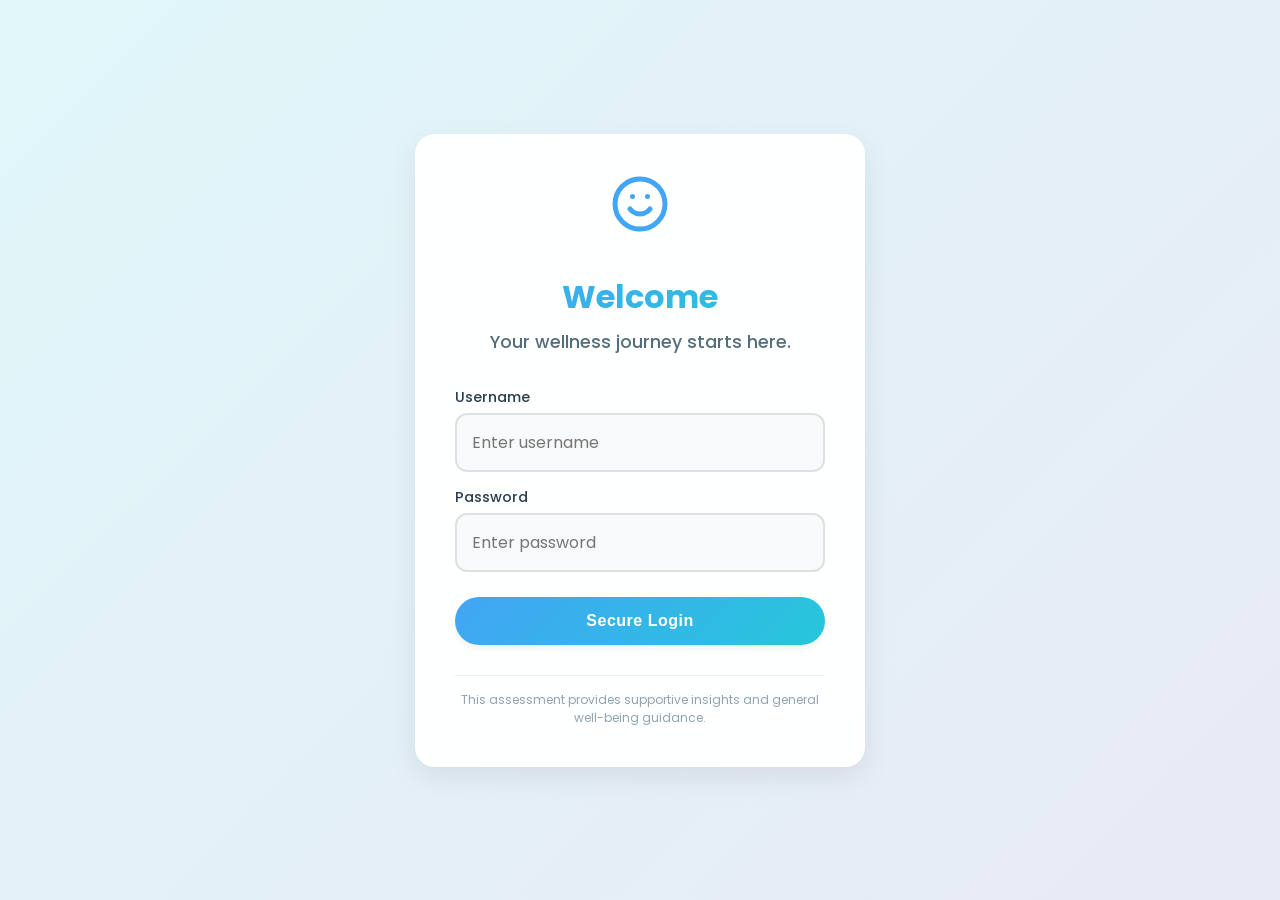
==== Frontend/index.html @ d160d85a "Initial commit - Early Depression Detection Portal" ====
<!DOCTYPE html>
<html lang="en">

<head>
    <meta charset="UTF-8">
    <meta name="viewport" content="width=device-width, initial-scale=1.0">
    <title>Login - Early Depression Detection</title>
    <link rel="stylesheet" href="style.css">
</head>

<body>
    <div class="container"
        style="max-width: 450px; text-align: center; display: flex; flex-direction: column; justify-content: center;">

        <div style="margin-bottom: 2rem;">
            <!-- Simple SVG Icon for logo feel -->
            <svg width="60" height="60" viewBox="0 0 24 24" fill="none" xmlns="http://www.w3.org/2000/svg">
                <circle cx="12" cy="12" r="10" stroke="#42a5f5" stroke-width="2" />
                <path d="M8 14C8 14 9.5 16 12 16C14.5 16 16 14 16 14" stroke="#42a5f5" stroke-width="2"
                    stroke-linecap="round" />
                <circle cx="9" cy="9" r="1" fill="#42a5f5" />
                <circle cx="15" cy="9" r="1" fill="#42a5f5" />
            </svg>
        </div>

        <h1>Welcome</h1>
        <h2>Your wellness journey starts here.</h2>

        <form id="loginForm" style="text-align: left;">
            <div style="margin-bottom: 15px;">
                <label style="display:block; margin-bottom:5px; font-weight:500; font-size:0.9rem;">Username</label>
                <input type="text" id="username" placeholder="Enter username" required>
            </div>

            <div style="margin-bottom: 25px;">
                <label style="display:block; margin-bottom:5px; font-weight:500; font-size:0.9rem;">Password</label>
                <input type="password" id="password" placeholder="Enter password" required>
            </div>

            <button type="submit">Secure Login</button>
        </form>

        <div id="errorMsg" class="hidden"
            style="color: #ef5350; margin-top: 15px; font-size: 0.9rem; background: #ffebee; padding: 10px; border-radius: 8px;">
            Invalid credentials.
        </div>



        <div class="disclaimer">
            This assessment provides supportive insights and general well-being guidance.
        </div>
    </div>
    <script src="login.js"></script>
</body>

</html>
---- Frontend/style.css ----
@import url('https://fonts.googleapis.com/css2?family=Poppins:wght@300;400;500;600;700&display=swap');

:root {
    /* Calm Blue/Green Gradient Palette */
    --gradient-bg: linear-gradient(135deg, #e0f7fa 0%, #e8eaf6 100%);
    --gradient-primary: linear-gradient(135deg, #42a5f5 0%, #26c6da 100%);
    --gradient-hover: linear-gradient(135deg, #2196f3 0%, #00bcd4 100%);

    --text-dark: #2c3e50;
    --text-light: #546e7a;
    --white: #ffffff;

    --shadow-sm: 0 4px 6px rgba(0, 0, 0, 0.05);
    --shadow-card: 0 10px 30px rgba(0, 0, 0, 0.08);
    --shadow-float: 0 15px 35px rgba(66, 165, 245, 0.2);

    --radius-l: 20px;
    --radius-m: 12px;

    --transition-fast: 0.3s ease;
    --transition-bounce: 0.5s cubic-bezier(0.68, -0.55, 0.27, 1.55);
}

* {
    box-sizing: border-box;
    margin: 0;
    padding: 0;
}

body {
    font-family: 'Poppins', sans-serif;
    background: var(--gradient-bg);
    color: var(--text-dark);
    min-height: 100vh;
    display: flex;
    justify-content: center;
    align-items: center;
    padding: 20px;
    overflow-x: hidden;
}

/* --- Container & Cards --- */
.container {
    background: rgba(255, 255, 255, 0.95);
    backdrop-filter: blur(10px);
    border-radius: var(--radius-l);
    box-shadow: var(--shadow-card);
    width: 100%;
    max-width: 800px;
    /* Wider for dashboard feel */
    min-height: 600px;
    padding: 40px;
    position: relative;
    overflow: hidden;
    animation: fadeIn 0.8s ease-out;
}

/* --- Typography --- */
h1 {
    font-weight: 700;
    color: var(--text-dark);
    margin-bottom: 0.5rem;
    font-size: 2rem;
    background: var(--gradient-primary);
    -webkit-background-clip: text;
    background-clip: text;
    -webkit-text-fill-color: transparent;
}

h2 {
    font-weight: 500;
    color: var(--text-light);
    font-size: 1.1rem;
    margin-bottom: 2rem;
}

/* --- Inputs --- */
input[type="text"],
input[type="password"],
input[type="number"],
textarea,
select {
    width: 100%;
    padding: 15px;
    border: 2px solid #e0e0e0;
    border-radius: var(--radius-m);
    font-size: 1rem;
    font-family: inherit;
    transition: var(--transition-fast);
    background: #f8f9fa;
}

input:focus,
textarea:focus,
select:focus {
    border-color: #42a5f5;
    background: #fff;
    outline: none;
    box-shadow: 0 0 0 4px rgba(66, 165, 245, 0.1);
}

/* --- Buttons --- */
button {
    background: var(--gradient-primary);
    color: white;
    padding: 15px 30px;
    border: none;
    border-radius: 50px;
    font-weight: 600;
    font-size: 1rem;
    cursor: pointer;
    transition: var(--transition-fast);
    box-shadow: var(--shadow-sm);
    letter-spacing: 0.5px;
    width: 100%;
}

button:hover {
    background: var(--gradient-hover);
    transform: translateY(-2px);
    box-shadow: var(--shadow-float);
}

button:disabled {
    opacity: 0.7;
    cursor: not-allowed;
    transform: none;
}

button.secondary {
    background: #fff;
    color: var(--text-light);
    border: 2px solid #e0e0e0;
}

button.secondary:hover {
    background: #f5f5f5;
    color: var(--text-dark);
}

/* --- Steps / Progress Bar --- */
.progress-container {
    width: 100%;
    background: #e0e0e0;
    height: 8px;
    border-radius: 10px;
    margin-bottom: 30px;
    overflow: hidden;
}

.progress-bar {
    height: 100%;
    background: var(--gradient-primary);
    width: 0%;
    transition: width 0.5s ease;
}

.step {
    display: none;
    /* Hidden by default */
    animation: slideInRight 0.5s ease-out;
}

.step.active {
    display: block;
}

.step-header {
    margin-bottom: 20px;
}

/* --- Interactive Question Cards --- */
.question-block {
    margin-bottom: 25px;
}

.question-text {
    font-size: 1.1rem;
    font-weight: 500;
    margin-bottom: 12px;
    color: var(--text-dark);
}

.options-grid {
    display: grid;
    grid-template-columns: repeat(4, 1fr);
    gap: 10px;
}

.option-label {
    display: block;
    cursor: pointer;
    position: relative;
}

.option-label input {
    position: absolute;
    opacity: 0;
    cursor: pointer;
}

.option-card {
    display: flex;
    justify-content: center;
    align-items: center;
    padding: 12px;
    background: #fff;
    border: 2px solid #eee;
    border-radius: var(--radius-m);
    color: var(--text-light);
    font-weight: 500;
    transition: var(--transition-fast);
    font-size: 0.9rem;
    text-align: center;
}

.option-label input:checked+.option-card {
    border-color: #42a5f5;
    background: #e3f2fd;
    color: #1565c0;
    font-weight: 600;
    transform: translateY(-2px);
    box-shadow: var(--shadow-sm);
}

.option-label:hover .option-card {
    border-color: #b3e5fc;
}

/* --- Result Dashboard Elements (Previous) --- */
.score-circle {
    /* Keeping class for backward compat if needed */
    width: 60px;
    height: 60px;
    /* Redacted size */
}

.advice-card {
    background: #fff;
    border-left: 5px solid;
    padding: 20px;
    border-radius: 0 var(--radius-m) var(--radius-m) 0;
    margin-bottom: 20px;
    box-shadow: var(--shadow-sm);
    animation: fadeInUp 0.5s ease-out 0.3s forwards;
    opacity: 0;
    transform: translateY(20px);
}

/* --- Keyframe Animations --- */
@keyframes fadeIn {
    from {
        opacity: 0;
        transform: scale(0.98);
    }

    to {
        opacity: 1;
        transform: scale(1);
    }
}

@keyframes slideInRight {
    from {
        opacity: 0;
        transform: translateX(30px);
    }

    to {
        opacity: 1;
        transform: translateX(0);
    }
}

@keyframes fadeInUp {
    to {
        opacity: 1;
        transform: translateY(0);
    }
}

/* --- Utility --- */
.hidden {
    display: none !important;
}

.text-center {
    text-align: center;
}

.flex-between {
    display: flex;
    justify-content: space-between;
    gap: 10px;
    margin-top: 20px;
}

.disclaimer {
    margin-top: 30px;
    font-size: 0.75rem;
    color: #90a4ae;
    text-align: center;
    border-top: 1px solid #eee;
    padding-top: 15px;
}

/* --- NEW DASHBOARD COMPONENTS --- */

/* Main Score */
.main-score-container {
    padding: 30px;
    text-align: center;
    background: radial-gradient(circle, #fff 50%, #f0f7ff 100%);
    border-radius: 50%;
    width: 180px;
    height: 180px;
    margin: 0 auto 30px;
    display: flex;
    flex-direction: column;
    justify-content: center;
    box-shadow: 0 10px 25px rgba(66, 165, 245, 0.15);
    border: 5px solid #fff;
}

.main-score-number {
    font-size: 3rem;
    font-weight: 800;
    color: #2c3e50;
    line-height: 1;
}

.main-score-label {
    text-transform: uppercase;
    font-size: 0.8rem;
    letter-spacing: 2px;
    color: #78909c;
    margin-top: 5px;
}

/* Graph Grid */
.graphs-grid {
    display: grid;
    grid-template-columns: repeat(2, 1fr);
    /* 2x2 grid */
    gap: 20px;
    margin-bottom: 30px;
}

@media (min-width: 600px) {
    .graphs-grid {
        grid-template-columns: repeat(4, 1fr);
        /* 4 in a row */
    }
}

.graph-card {
    background: #fff;
    padding: 15px;
    border-radius: 12px;
    box-shadow: var(--shadow-sm);
    text-align: center;
    transition: transform 0.3s ease;
    border: 1px solid #f0f0f0;
}

.graph-card:hover {
    transform: translateY(-3px);
}

/* Circular Chart SVG logic */
.circular-chart {
    display: block;
    margin: 10px auto;
    max-width: 80px;
    max-height: 80px;
}

.circle-bg {
    fill: none;
    stroke: #eee;
    stroke-width: 3.8;
}

.circle {
    fill: none;
    stroke-width: 2.8;
    stroke-linecap: round;
    /* Stroke-dasharray and dashoffset handled in JS for animation */
    transition: stroke-dasharray 1s ease-out;
}

.graph-label {
    font-size: 0.85rem;
    font-weight: 600;
    color: #555;
    margin-top: 10px;
}

/* Insights & Summary */
.summary-box {
    background: #f8f9fa;
    border-radius: 12px;
    padding: 25px;
    margin-bottom: 30px;
    text-align: left;
    border-left: 5px solid #42a5f5;
}

.summary-box h3 {
    margin-bottom: 15px;
    color: #333;
    font-size: 1.1rem;
    display: flex;
    align-items: center;
}

.summary-content {
    color: #555;
    line-height: 1.7;
    white-space: pre-line;
    /* Handle line breaks */
}

/* Actionable Insights */
.insights-section h3 {
    font-size: 1.2rem;
    color: #333;
    margin-bottom: 20px;
    text-align: left;
}

.insight-item {
    display: flex;
    align-items: flex-start;
    margin-bottom: 15px;
    background: #fff;
    padding: 15px;
    border-radius: 10px;
    border: 1px solid #eee;
    text-align: left;
    transition: 0.3s;
}

.insight-item:hover {
    border-color: #bbdefb;
    box-shadow: 0 5px 15px rgba(0, 0, 0, 0.03);
}

.insight-icon {
    display: flex;
    align-items: center;
    justify-content: center;
    background: #e3f2fd;
    color: #1976d2;
    min-width: 32px;
    height: 32px;
    border-radius: 50%;
    margin-right: 15px;
    font-weight: bold;
    font-size: 1rem;
}

.insight-text {
    font-size: 0.95rem;
    color: #455a64;
    line-height: 1.5;
}
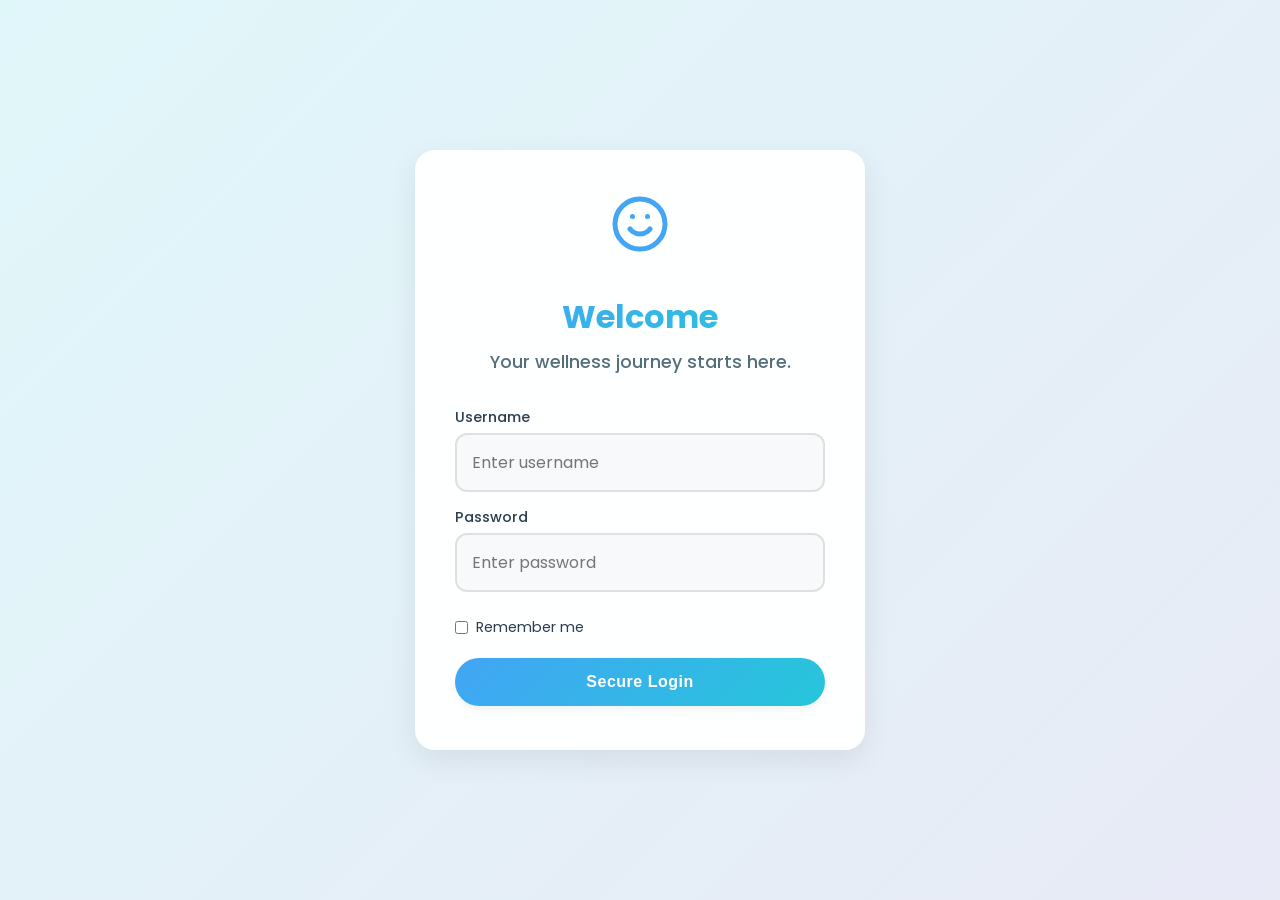
==== commit 5709e88a: "Update depression detection portal" ====
--- a/Frontend/index.html
+++ b/Frontend/index.html
@@ -13,7 +13,7 @@
         style="max-width: 450px; text-align: center; display: flex; flex-direction: column; justify-content: center;">
 
         <div style="margin-bottom: 2rem;">
-            <!-- Simple SVG Icon for logo feel -->
+
             <svg width="60" height="60" viewBox="0 0 24 24" fill="none" xmlns="http://www.w3.org/2000/svg">
                 <circle cx="12" cy="12" r="10" stroke="#42a5f5" stroke-width="2" />
                 <path d="M8 14C8 14 9.5 16 12 16C14.5 16 16 14 16 14" stroke="#42a5f5" stroke-width="2"
@@ -37,7 +37,13 @@
                 <input type="password" id="password" placeholder="Enter password" required>
             </div>
 
+            <div style="margin-bottom: 20px; display: flex; align-items: center;">
+                <input type="checkbox" id="rememberMe" style="width: auto; margin-right: 8px;">
+                <label for="rememberMe" style="font-size:0.9rem; cursor: pointer;">Remember me</label>
+            </div>
+
             <button type="submit">Secure Login</button>
+            
         </form>
 
         <div id="errorMsg" class="hidden"
@@ -47,9 +53,8 @@
 
 
 
-        <div class="disclaimer">
-            This assessment provides supportive insights and general well-being guidance.
-        </div>
+
+
     </div>
     <script src="login.js"></script>
 </body>
--- a/Frontend/style.css
+++ b/Frontend/style.css
@@ -1,7 +1,7 @@
 @import url('https://fonts.googleapis.com/css2?family=Poppins:wght@300;400;500;600;700&display=swap');
 
 :root {
-    /* Calm Blue/Green Gradient Palette */
+    
     --gradient-bg: linear-gradient(135deg, #e0f7fa 0%, #e8eaf6 100%);
     --gradient-primary: linear-gradient(135deg, #42a5f5 0%, #26c6da 100%);
     --gradient-hover: linear-gradient(135deg, #2196f3 0%, #00bcd4 100%);
@@ -39,7 +39,7 @@
     overflow-x: hidden;
 }
 
-/* --- Container & Cards --- */
+
 .container {
     background: rgba(255, 255, 255, 0.95);
     backdrop-filter: blur(10px);
@@ -47,7 +47,7 @@
     box-shadow: var(--shadow-card);
     width: 100%;
     max-width: 800px;
-    /* Wider for dashboard feel */
+    
     min-height: 600px;
     padding: 40px;
     position: relative;
@@ -55,7 +55,7 @@
     animation: fadeIn 0.8s ease-out;
 }
 
-/* --- Typography --- */
+
 h1 {
     font-weight: 700;
     color: var(--text-dark);
@@ -74,7 +74,7 @@
     margin-bottom: 2rem;
 }
 
-/* --- Inputs --- */
+
 input[type="text"],
 input[type="password"],
 input[type="number"],
@@ -99,7 +99,7 @@
     box-shadow: 0 0 0 4px rgba(66, 165, 245, 0.1);
 }
 
-/* --- Buttons --- */
+
 button {
     background: var(--gradient-primary);
     color: white;
@@ -138,7 +138,7 @@
     color: var(--text-dark);
 }
 
-/* --- Steps / Progress Bar --- */
+
 .progress-container {
     width: 100%;
     background: #e0e0e0;
@@ -157,7 +157,7 @@
 
 .step {
     display: none;
-    /* Hidden by default */
+    
     animation: slideInRight 0.5s ease-out;
 }
 
@@ -169,7 +169,7 @@
     margin-bottom: 20px;
 }
 
-/* --- Interactive Question Cards --- */
+
 .question-block {
     margin-bottom: 25px;
 }
@@ -227,12 +227,12 @@
     border-color: #b3e5fc;
 }
 
-/* --- Result Dashboard Elements (Previous) --- */
+
 .score-circle {
-    /* Keeping class for backward compat if needed */
+    
     width: 60px;
     height: 60px;
-    /* Redacted size */
+    
 }
 
 .advice-card {
@@ -247,7 +247,7 @@
     transform: translateY(20px);
 }
 
-/* --- Keyframe Animations --- */
+
 @keyframes fadeIn {
     from {
         opacity: 0;
@@ -279,7 +279,7 @@
     }
 }
 
-/* --- Utility --- */
+
 .hidden {
     display: none !important;
 }
@@ -304,9 +304,9 @@
     padding-top: 15px;
 }
 
-/* --- NEW DASHBOARD COMPONENTS --- */
-
-/* Main Score */
+
+
+
 .main-score-container {
     padding: 30px;
     text-align: center;
@@ -337,11 +337,11 @@
     margin-top: 5px;
 }
 
-/* Graph Grid */
+
 .graphs-grid {
     display: grid;
     grid-template-columns: repeat(2, 1fr);
-    /* 2x2 grid */
+    
     gap: 20px;
     margin-bottom: 30px;
 }
@@ -349,7 +349,7 @@
 @media (min-width: 600px) {
     .graphs-grid {
         grid-template-columns: repeat(4, 1fr);
-        /* 4 in a row */
+        
     }
 }
 
@@ -367,7 +367,7 @@
     transform: translateY(-3px);
 }
 
-/* Circular Chart SVG logic */
+
 .circular-chart {
     display: block;
     margin: 10px auto;
@@ -385,7 +385,7 @@
     fill: none;
     stroke-width: 2.8;
     stroke-linecap: round;
-    /* Stroke-dasharray and dashoffset handled in JS for animation */
+    
     transition: stroke-dasharray 1s ease-out;
 }
 
@@ -396,7 +396,7 @@
     margin-top: 10px;
 }
 
-/* Insights & Summary */
+
 .summary-box {
     background: #f8f9fa;
     border-radius: 12px;
@@ -418,10 +418,10 @@
     color: #555;
     line-height: 1.7;
     white-space: pre-line;
-    /* Handle line breaks */
-}
-
-/* Actionable Insights */
+    
+}
+
+
 .insights-section h3 {
     font-size: 1.2rem;
     color: #333;
